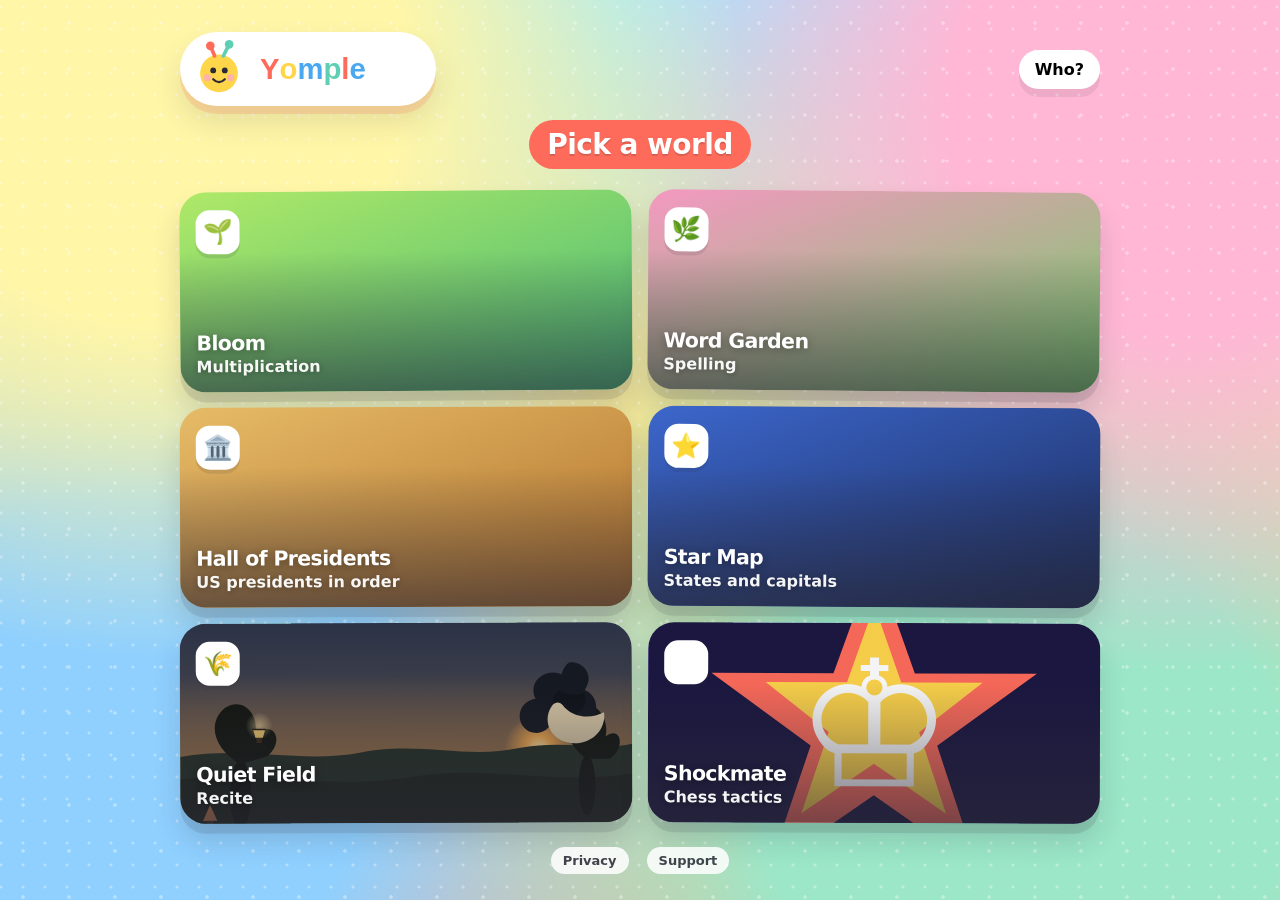
==== index.html @ f91d9632 "Shockmate link carries the household code Shockmate now keys its family on the Yomple household code" ====
<!DOCTYPE html>
<html lang="en">
<head>
  <meta charset="UTF-8" />
  <meta name="referrer" content="no-referrer" />
  <meta name="viewport" content="width=device-width, initial-scale=1, viewport-fit=cover" />
  <title>Yomple</title>
  <meta name="description" content="Play Bloom, Shockmate, Word Garden, Hall of Presidents, Star Map, and Quiet Field." />
  <link rel="icon" href="favicon.svg" />
  <style>
    :root{ --coral:#FF6B5A; --sun:#FFD54A; --sky:#4AA8F0; --mint:#5FCFB3; --ink:#2B2A38; --soft:#4A4860; }
    *{box-sizing:border-box}
    html,body{margin:0;padding:0;min-height:100%}
    body{
      font-family:"ui-rounded","Nunito","Avenir Next","Segoe UI",system-ui,sans-serif; color:var(--ink);
      background:
        radial-gradient(circle at 12% 8%, #fff6a8 0 18%, transparent 42%),
        radial-gradient(circle at 92% 12%, #ffb7d5 0 16%, transparent 40%),
        radial-gradient(circle at 80% 88%, #9be7c8 0 20%, transparent 46%),
        radial-gradient(circle at 10% 82%, #8fd0ff 0 18%, transparent 44%),
        linear-gradient(180deg,#9fe7ff 0%,#ffe28a 48%,#ffb38a 100%);
      background-attachment:fixed;
    }
    body::before{content:"";position:fixed;inset:0;pointer-events:none;opacity:.35;background-image:radial-gradient(#fff 1.5px, transparent 2px),radial-gradient(#fff 1px, transparent 2px);background-size:46px 46px, 22px 22px;background-position:0 0, 12px 18px;}
    a{color:inherit}
    .wrap{width:min(920px,92vw);margin:0 auto;min-height:100vh;display:flex;flex-direction:column;padding:26px 0 32px;position:relative;z-index:1}
    header{display:flex;align-items:center;justify-content:space-between;gap:10px;padding:6px 0 4px}
    .brand{display:flex;align-items:center;gap:12px;text-decoration:none;background:#fff;border-radius:999px;padding:8px 18px 8px 10px;box-shadow:0 8px 0 rgba(255,107,90,.18), 0 16px 30px rgba(43,42,56,.12)}
    .mark{width:58px;height:58px;display:block}
    .word{height:36px;display:block}
    #who-pill{border:0;background:#fff;border-radius:999px;padding:10px 16px;font:inherit;font-weight:800;box-shadow:0 8px 0 rgba(43,42,56,.08);cursor:pointer;white-space:nowrap}
    main{flex:1;display:flex;flex-direction:column;align-items:center;justify-content:center;gap:22px;padding:10px 0 18px}
    h1{font-size:clamp(22px,4vw,28px);font-weight:800;margin:0;letter-spacing:-.02em;color:#fff;text-shadow:0 2px 0 rgba(43,42,56,.18);background:#ff6b5a;border-radius:999px;padding:8px 18px;}
    .apps{display:grid;grid-template-columns:repeat(2,1fr);gap:16px;width:100%}
    .app{position:relative;overflow:hidden;display:flex;flex-direction:column;justify-content:flex-end;min-height:200px;border-radius:26px;padding:18px 16px 16px;text-decoration:none;color:#fff;box-shadow:0 10px 0 rgba(43,42,56,.12), 0 18px 28px rgba(43,42,56,.16);background-size:cover;background-position:center;transform:rotate(-0.4deg);transition:transform .15s ease;}
    .app:nth-child(2){transform:rotate(.5deg)}
    .app:nth-child(3){transform:rotate(-.2deg)}
    .app:nth-child(4){transform:rotate(.35deg)}
    .app:nth-child(5){transform:rotate(-.25deg)}
    .app:nth-child(6){transform:rotate(.2deg)}
    .app:hover{transform:translateY(-3px) rotate(0)}
    .app::after{content:"";position:absolute;inset:0;background:linear-gradient(180deg,rgba(43,42,56,.05) 30%,rgba(43,42,56,.62) 100%);}
    .app > *{position:relative;z-index:1}
    .app .ic{width:44px;height:44px;border-radius:14px;display:grid;place-items:center;background:#fff;font-size:24px;margin-bottom:auto;box-shadow:0 4px 0 rgba(43,42,56,.12)}
    .app h2{margin:0 0 2px;font-size:1.28rem;letter-spacing:-.03em;text-shadow:0 2px 8px rgba(0,0,0,.35)}
    .app p{margin:0;font-weight:700;opacity:.95;text-shadow:0 1px 6px rgba(0,0,0,.35)}
    .bloom{background-color:#7ed56a;background-image:url("https://lh3.googleusercontent.com/d/1qo2wkH2ZE36E1NZYc6wSMOkdTVv16Myj=s900"),linear-gradient(160deg,#b6f36a,#49c27a);}
    .garden{background-color:#f4a0d2;background-image:url("https://lh3.googleusercontent.com/d/11JZb4vQLGeHEzTjnRfoTXKEn4AbDcqMQ=s900"),linear-gradient(160deg,#ff9ec8,#7ad36a);}
    .hall{background-color:#e0a14a;background-image:url("https://lh3.googleusercontent.com/d/14joT01-sGwPLZPPtvN9voXmzqjvRpdx8=s900"),linear-gradient(160deg,#f0c36a,#b8742a);}
    .stars{background-color:#2a4a8c;background-image:url("https://lh3.googleusercontent.com/d/1f6i36HgwXbnujqamAwE78tdZLntx1jhC=s900"),linear-gradient(160deg,#3d6ad4,#1a2a5a);}
    .field{background-color:#3d4a3a;background-image:url("/field/lincoln-field.svg"),linear-gradient(160deg,#7fb39a,#1c2436);background-size:cover;background-position:center 62%;}
    .shock{background-color:#1a1640;background-image:url("/shockmate.svg"),linear-gradient(160deg,#5b3de0,#1a1640);background-size:cover;background-position:center;}
    footer{display:flex;justify-content:center;gap:18px;flex-wrap:wrap;font-size:13px;padding-top:6px}
    footer a{text-decoration:none;color:#2B2A38;background:#fff;border-radius:999px;padding:6px 12px;opacity:.85;font-weight:700}
    #who-sheet{position:fixed;inset:0;background:rgba(43,42,56,.35);display:none;align-items:flex-end;justify-content:center;z-index:20;padding:12px}
    #who-sheet.open{display:flex}
    .sheet{background:#fff;width:min(440px,100%);border-radius:28px 28px 22px 22px;padding:18px 16px 16px;box-shadow:0 -12px 40px rgba(43,42,56,.2);max-height:86vh;overflow:auto}
    .sheet h2{margin:0 0 8px;font-size:1.2rem}
    .sheet p.fine{margin:0 0 8px;font-size:.88rem;color:var(--soft);line-height:1.35}
    .sheet label{display:block;font-size:.8rem;font-weight:800;color:var(--soft);margin:10px 0 4px}
    .sheet input,.sheet textarea{width:100%;padding:10px 12px;border-radius:12px;border:2px solid rgba(43,42,56,.1);font:inherit}
    .sheet textarea{min-height:64px;resize:vertical}
    .faces{display:flex;flex-wrap:wrap;gap:8px;margin:8px 0}
    .face{border:0;background:#FFF8F1;border-radius:16px;padding:10px 12px;font:inherit;font-weight:700;cursor:pointer}
    .face.on{outline:2px solid var(--mint)}
    .face span{display:block;font-size:1.3rem}
    .row{display:flex;flex-wrap:wrap;gap:8px;margin-top:12px}
    .row button,.ghost{border:0;border-radius:999px;padding:10px 14px;font:inherit;font-weight:800;cursor:pointer}
    .row .go{background:var(--ink);color:#fff}
    .ghost{background:transparent;color:var(--soft)}
    .avs{display:flex;flex-wrap:wrap;gap:6px}
    .avs span{width:38px;height:38px;display:grid;place-items:center;border-radius:12px;background:#FFF8F1;cursor:pointer}
    .avs span.sel{outline:2px solid var(--mint)}
    #hub-code{font-size:1.3rem;font-weight:800;letter-spacing:.06em;margin:4px 0 8px}
    #hub-toast{position:fixed;left:50%;bottom:24px;transform:translateX(-50%);background:var(--ink);color:#fff;padding:10px 16px;border-radius:999px;opacity:0;z-index:30;pointer-events:none}
    #hub-toast.show{opacity:1}
    @media (max-width:700px){
      .apps{grid-template-columns:1fr}
      .app,.app:nth-child(2),.app:nth-child(3),.app:nth-child(4),.app:nth-child(5),.app:nth-child(6){transform:none;min-height:168px}
      header{flex-wrap:wrap;justify-content:center}
    }
  </style>
</head>
<body>
  <div class="wrap">
    <header>
      <a class="brand" href="/" aria-label="Yomple">
        <svg class="mark" viewBox="0 0 80 80" xmlns="http://www.w3.org/2000/svg" aria-hidden="true">
          <circle cx="40" cy="46" r="26" fill="#FFD54A"/>
          <circle cx="32" cy="42" r="4" fill="#2B2A38"/>
          <circle cx="48" cy="42" r="4" fill="#2B2A38"/>
          <path d="M32 54 q8 8 16 0" fill="none" stroke="#2B2A38" stroke-width="3" stroke-linecap="round"/>
          <circle cx="24" cy="52" r="5" fill="#FFB3A8"/>
          <circle cx="56" cy="52" r="5" fill="#FFB3A8"/>
          <line x1="34" y1="22" x2="28" y2="8" stroke="#FF6B5A" stroke-width="5" stroke-linecap="round"/>
          <circle cx="28" cy="8" r="6" fill="#FF6B5A"/>
          <line x1="46" y1="22" x2="54" y2="6" stroke="#5FCFB3" stroke-width="5" stroke-linecap="round"/>
          <circle cx="54" cy="6" r="6" fill="#5FCFB3"/>
        </svg>
        <svg class="word" viewBox="0 0 280 64" xmlns="http://www.w3.org/2000/svg" aria-hidden="true">
          <text x="0" y="50" font-size="52" font-family="ui-rounded, Nunito, sans-serif" font-weight="800">
            <tspan fill="#FF6B5A">Y</tspan><tspan fill="#FFD54A">o</tspan><tspan fill="#4AA8F0">m</tspan><tspan fill="#5FCFB3">p</tspan><tspan fill="#FF6B5A">l</tspan><tspan fill="#4AA8F0">e</tspan>
          </text>
        </svg>
      </a>
      <button type="button" id="who-pill" onclick="openWho()">Who?</button>
    </header>
    <main>
      <h1>Pick a world</h1>
      <div class="apps">
        <a class="app bloom" data-base="https://digcgqltrlmhgmzgmvwc.supabase.co/functions/v1/bloom/" href="https://digcgqltrlmhgmzgmvwc.supabase.co/functions/v1/bloom/"><span class="ic">🌱</span><h2>Bloom</h2><p>Multiplication</p></a>
        <a class="app garden" data-base="https://digcgqltrlmhgmzgmvwc.supabase.co/functions/v1/word-garden/" href="https://digcgqltrlmhgmzgmvwc.supabase.co/functions/v1/word-garden/"><span class="ic">🌿</span><h2>Word Garden</h2><p>Spelling</p></a>
        <a class="app hall" data-base="https://dirac1974.github.io/hall-of-presidents/" href="https://dirac1974.github.io/hall-of-presidents/"><span class="ic">🏛️</span><h2>Hall of Presidents</h2><p>US presidents in order</p></a>
        <a class="app stars" data-base="https://dirac1974.github.io/star-map/" href="https://dirac1974.github.io/star-map/"><span class="ic">⭐</span><h2>Star Map</h2><p>States and capitals</p></a>
        <a class="app field" data-base="/field/" href="/field/"><span class="ic">🌾</span><h2>Quiet Field</h2><p>Recite</p></a>
        <a class="app shock" data-base="https://dirac1974.github.io/shockmate/" href="https://dirac1974.github.io/shockmate/"><span class="ic">♟️</span><h2>Shockmate</h2><p>Chess tactics</p></a>
      </div>
    </main>
    <footer>
      <a href="privacy.html">Privacy</a>
      <a href="support.html">Support</a>
    </footer>
  </div>

  <div id="who-sheet" onclick="if(event.target===this) closeWho()">
    <div class="sheet">
      <div id="who-kids">
        <h2>Who is playing?</h2>
        <div id="who-grid" class="faces"></div>
        <label>Use a name I already have</label>
        <input id="hub-find" type="text" placeholder="Alex" maxlength="18">
        <div class="row">
          <button class="go" type="button" onclick="hubFind()">Find</button>
          <button type="button" onclick="showWhoTab('new')">Request a player</button>
          <button class="ghost" type="button" onclick="showWhoTab('parent')">Parent</button>
        </div>
      </div>
      <div id="who-new" style="display:none">
        <h2>Request a player</h2>
        <p class="fine">This does not start play yet. The administrator must approve the request first.</p>
        <label>Player name</label>
        <input id="hub-name" type="text" maxlength="18" placeholder="Alex">
        <label>Your email (so we can reply)</label>
        <input id="hub-contact" type="email" placeholder="you@example.com">
        <label>Optional PIN</label>
        <input id="hub-pin" type="password" inputmode="numeric" maxlength="6">
        <label>Avatar</label>
        <div id="hub-avs" class="avs"></div>
        <label>Note for the administrator</label>
        <textarea id="hub-note" maxlength="240" placeholder="Who is this for?"></textarea>
        <div class="row">
          <button class="go" type="button" onclick="hubRequest()">Ask the administrator</button>
          <button class="ghost" type="button" onclick="showWhoTab('kids')">Back</button>
        </div>
      </div>
      <div id="who-parent" style="display:none">
        <h2>Household</h2>
        <p id="hub-code">—</p>
        <label>Parent email</label>
        <input id="hub-email" type="email" placeholder="you@example.com">
        <div class="row">
          <button type="button" onclick="hubSaveEmail()">Save email</button>
          <button type="button" onclick="hubEmailCode()">Email this code</button>
        </div>
        <label>Restore a family code</label>
        <input id="hub-restore" type="text" placeholder="MAPLE-K7Q2" maxlength="16" style="text-transform:uppercase">
        <div class="row">
          <button class="go" type="button" onclick="hubRestore()">Restore</button>
          <button class="ghost" type="button" onclick="showWhoTab('kids')">Back</button>
        </div>
      </div>
      <div class="row"><button class="ghost" type="button" onclick="closeWho()">Done</button></div>
    </div>
  </div>
  <div id="hub-toast"></div>
  <script src="yomple-family.js?v=lock1"></script>
  <script src="hub.js?v=smfam1"></script>
</body>
</html>
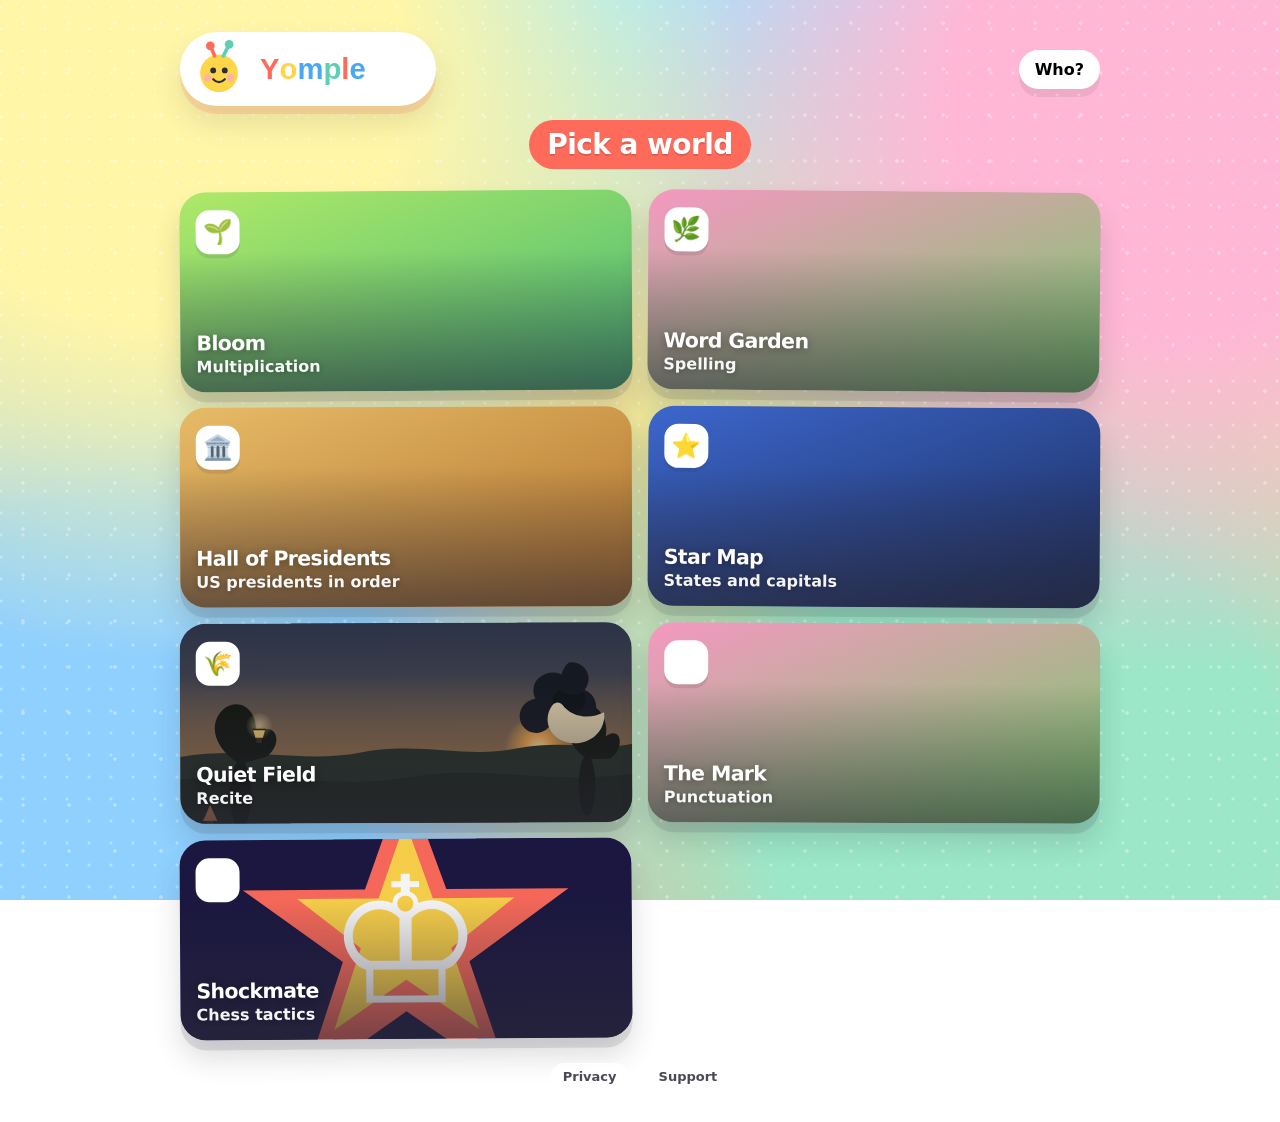
==== commit 259689bf: "Add The Mark card" ====
--- a/index.html
+++ b/index.html
@@ -113,6 +113,7 @@
         <a class="app hall" data-base="https://dirac1974.github.io/hall-of-presidents/" href="https://dirac1974.github.io/hall-of-presidents/"><span class="ic">🏛️</span><h2>Hall of Presidents</h2><p>US presidents in order</p></a>
         <a class="app stars" data-base="https://dirac1974.github.io/star-map/" href="https://dirac1974.github.io/star-map/"><span class="ic">⭐</span><h2>Star Map</h2><p>States and capitals</p></a>
         <a class="app field" data-base="/field/" href="/field/"><span class="ic">🌾</span><h2>Quiet Field</h2><p>Recite</p></a>
+        <a class="app garden" data-base="https://digcgqltrlmhgmzgmvwc.supabase.co/functions/v1/mark/" href="https://digcgqltrlmhgmzgmvwc.supabase.co/functions/v1/mark/"><span class="ic">✏️</span><h2>The Mark</h2><p>Punctuation</p></a>
         <a class="app shock" data-base="https://dirac1974.github.io/shockmate/" href="https://dirac1974.github.io/shockmate/"><span class="ic">♟️</span><h2>Shockmate</h2><p>Chess tactics</p></a>
       </div>
     </main>
@@ -173,7 +174,8 @@
     </div>
   </div>
   <div id="hub-toast"></div>
+  <script src="yomple-stay.js?v=stay1"></script>
   <script src="yomple-family.js?v=lock1"></script>
-  <script src="hub.js?v=smfam1"></script>
+  <script src="hub.js?v=stay1"></script>
 </body>
 </html>
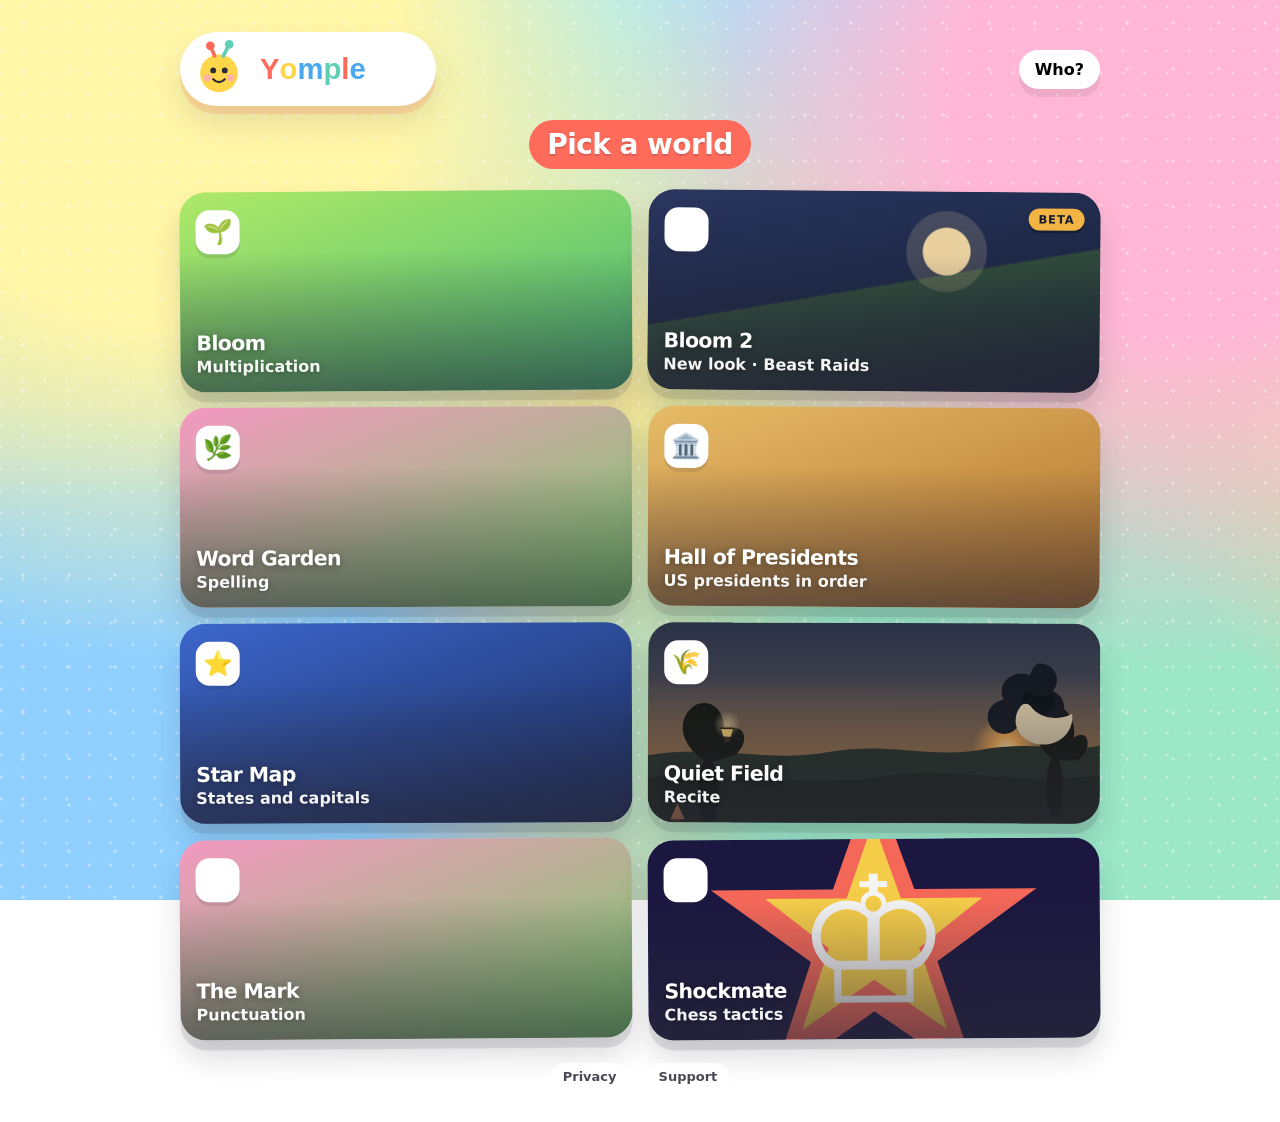
==== commit 80ee6282: "Add Bloom 2 beta card to the hub Links to the Bloom 2 beta (bloom-beta function), next to Bloom. The" ====
--- a/index.html
+++ b/index.html
@@ -5,7 +5,7 @@
   <meta name="referrer" content="no-referrer" />
   <meta name="viewport" content="width=device-width, initial-scale=1, viewport-fit=cover" />
   <title>Yomple</title>
-  <meta name="description" content="Play Bloom, Shockmate, Word Garden, Hall of Presidents, Star Map, and Quiet Field." />
+  <meta name="description" content="Play Bloom, Bloom 2 (beta), Shockmate, Word Garden, Hall of Presidents, Star Map, and Quiet Field." />
   <link rel="icon" href="favicon.svg" />
   <style>
     :root{ --coral:#FF6B5A; --sun:#FFD54A; --sky:#4AA8F0; --mint:#5FCFB3; --ink:#2B2A38; --soft:#4A4860; }
@@ -45,6 +45,8 @@
     .app h2{margin:0 0 2px;font-size:1.28rem;letter-spacing:-.03em;text-shadow:0 2px 8px rgba(0,0,0,.35)}
     .app p{margin:0;font-weight:700;opacity:.95;text-shadow:0 1px 6px rgba(0,0,0,.35)}
     .bloom{background-color:#7ed56a;background-image:url("https://lh3.googleusercontent.com/d/1qo2wkH2ZE36E1NZYc6wSMOkdTVv16Myj=s900"),linear-gradient(160deg,#b6f36a,#49c27a);}
+    .bloom2{background-color:#141C33;background-image:radial-gradient(circle at 66% 30%,#F3D9A4 0 7%,rgba(243,217,164,.18) 7.5% 12%,transparent 12.5%),linear-gradient(170deg,#2A3762 0%,#1C2747 48%,#2F4C3B 49%,#141C33 100%);}
+    .bloom2 .tag{position:absolute;top:16px;right:16px;z-index:2;background:#F2B544;color:#141C33;font-weight:900;font-size:.72rem;letter-spacing:.08em;border-radius:999px;padding:4px 10px;box-shadow:0 3px 0 rgba(0,0,0,.25)}
     .garden{background-color:#f4a0d2;background-image:url("https://lh3.googleusercontent.com/d/11JZb4vQLGeHEzTjnRfoTXKEn4AbDcqMQ=s900"),linear-gradient(160deg,#ff9ec8,#7ad36a);}
     .hall{background-color:#e0a14a;background-image:url("https://lh3.googleusercontent.com/d/14joT01-sGwPLZPPtvN9voXmzqjvRpdx8=s900"),linear-gradient(160deg,#f0c36a,#b8742a);}
     .stars{background-color:#2a4a8c;background-image:url("https://lh3.googleusercontent.com/d/1f6i36HgwXbnujqamAwE78tdZLntx1jhC=s900"),linear-gradient(160deg,#3d6ad4,#1a2a5a);}
@@ -109,11 +111,12 @@
       <h1>Pick a world</h1>
       <div class="apps">
         <a class="app bloom" data-base="https://digcgqltrlmhgmzgmvwc.supabase.co/functions/v1/bloom/" href="https://digcgqltrlmhgmzgmvwc.supabase.co/functions/v1/bloom/"><span class="ic">🌱</span><h2>Bloom</h2><p>Multiplication</p></a>
+        <a class="app bloom2" data-base="https://digcgqltrlmhgmzgmvwc.supabase.co/functions/v1/bloom-beta/" href="https://digcgqltrlmhgmzgmvwc.supabase.co/functions/v1/bloom-beta/"><span class="tag">BETA</span><span class="ic">⚔️</span><h2>Bloom 2</h2><p>New look · Beast Raids</p></a>
         <a class="app garden" data-base="https://digcgqltrlmhgmzgmvwc.supabase.co/functions/v1/word-garden/" href="https://digcgqltrlmhgmzgmvwc.supabase.co/functions/v1/word-garden/"><span class="ic">🌿</span><h2>Word Garden</h2><p>Spelling</p></a>
         <a class="app hall" data-base="https://dirac1974.github.io/hall-of-presidents/" href="https://dirac1974.github.io/hall-of-presidents/"><span class="ic">🏛️</span><h2>Hall of Presidents</h2><p>US presidents in order</p></a>
         <a class="app stars" data-base="https://dirac1974.github.io/star-map/" href="https://dirac1974.github.io/star-map/"><span class="ic">⭐</span><h2>Star Map</h2><p>States and capitals</p></a>
         <a class="app field" data-base="/field/" href="/field/"><span class="ic">🌾</span><h2>Quiet Field</h2><p>Recite</p></a>
-        <a class="app garden" data-base="https://digcgqltrlmhgmzgmvwc.supabase.co/functions/v1/mark/" href="https://digcgqltrlmhgmzgmvwc.supabase.co/functions/v1/mark/"><span class="ic">✏️</span><h2>The Mark</h2><p>Punctuation</p></a>
+        <a class="app garden" data-base="https://yomple.com/mark/" href="https://yomple.com/mark/"><span class="ic">✏️</span><h2>The Mark</h2><p>Punctuation</p></a>
         <a class="app shock" data-base="https://dirac1974.github.io/shockmate/" href="https://dirac1974.github.io/shockmate/"><span class="ic">♟️</span><h2>Shockmate</h2><p>Chess tactics</p></a>
       </div>
     </main>
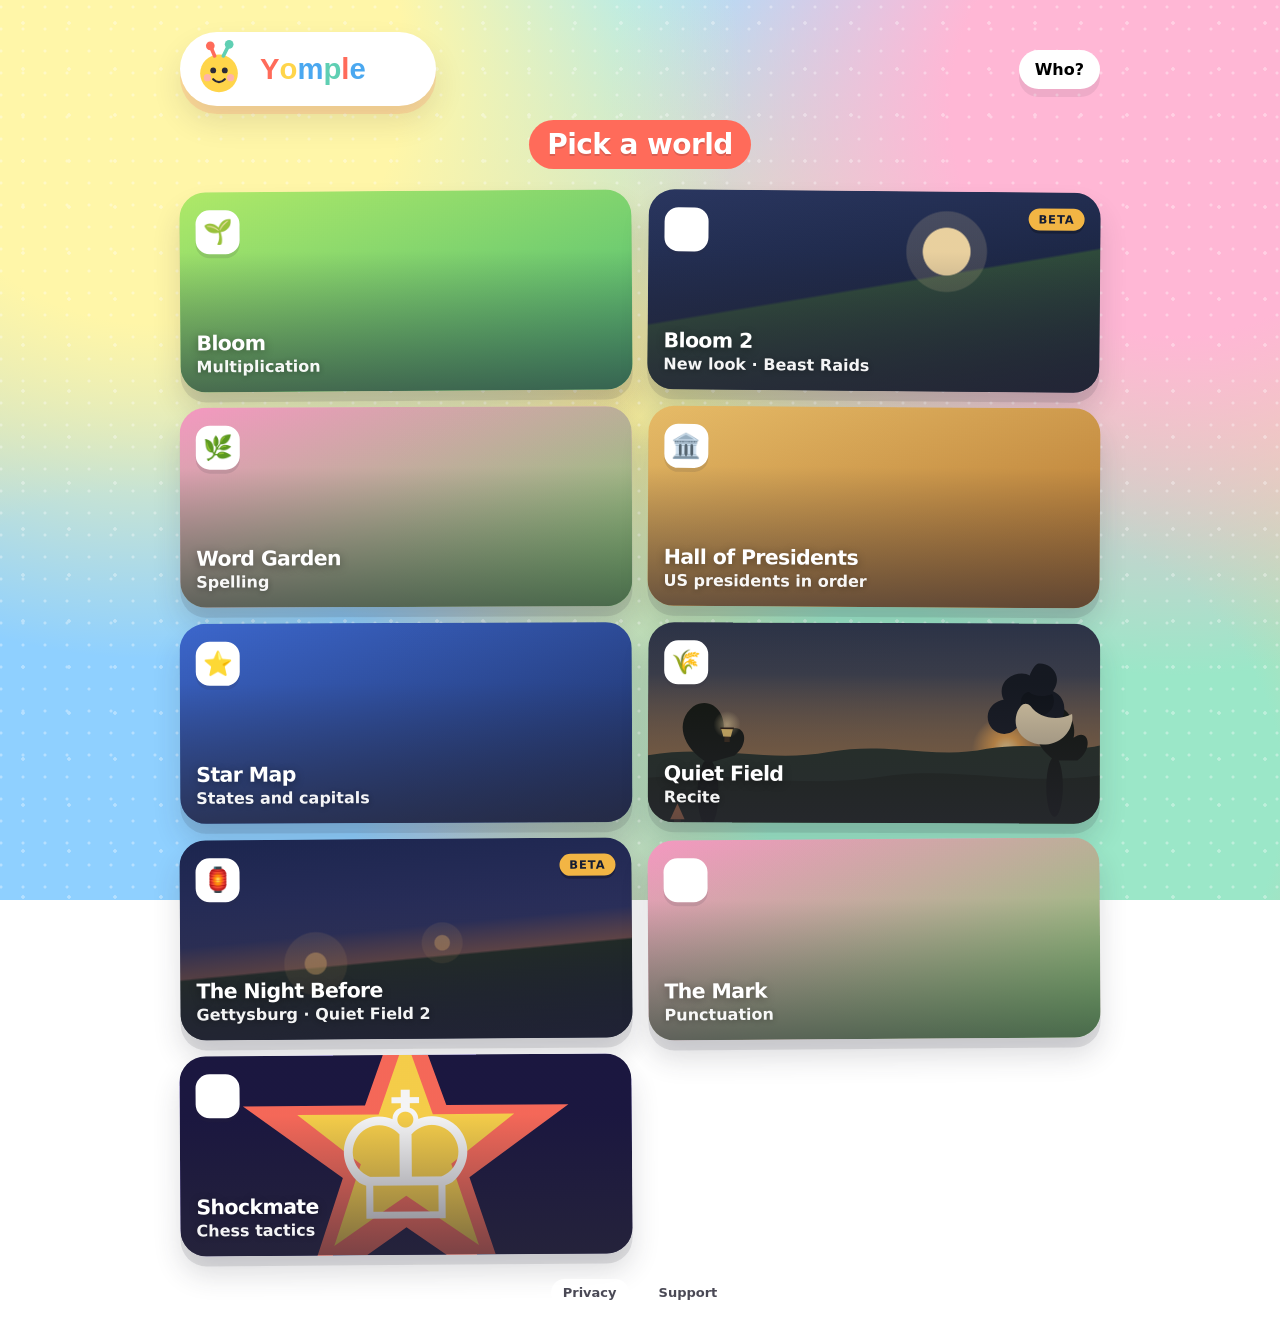
==== commit 4619b6ac: "Hub: add The Night Before (Quiet Field 2 beta) card Co-Authored-By: Claude <noreply@anthropic.com> C" ====
--- a/index.html
+++ b/index.html
@@ -47,6 +47,8 @@
     .bloom{background-color:#7ed56a;background-image:url("https://lh3.googleusercontent.com/d/1qo2wkH2ZE36E1NZYc6wSMOkdTVv16Myj=s900"),linear-gradient(160deg,#b6f36a,#49c27a);}
     .bloom2{background-color:#141C33;background-image:radial-gradient(circle at 66% 30%,#F3D9A4 0 7%,rgba(243,217,164,.18) 7.5% 12%,transparent 12.5%),linear-gradient(170deg,#2A3762 0%,#1C2747 48%,#2F4C3B 49%,#141C33 100%);}
     .bloom2 .tag{position:absolute;top:16px;right:16px;z-index:2;background:#F2B544;color:#141C33;font-weight:900;font-size:.72rem;letter-spacing:.08em;border-radius:999px;padding:4px 10px;box-shadow:0 3px 0 rgba(0,0,0,.25)}
+    .field2{background-color:#0E1530;background-image:radial-gradient(circle at 30% 62%,rgba(255,196,112,.55) 0 3%,rgba(255,196,112,.12) 3.5% 9%,transparent 9.5%),radial-gradient(circle at 58% 52%,rgba(255,196,112,.45) 0 2.5%,rgba(255,196,112,.1) 3% 7%,transparent 7.5%),linear-gradient(175deg,#1B2550 0%,#2A2F5C 45%,#6B4A4A 58%,#1E2A22 59%,#0E1530 100%);}
+    .field2 .tag{position:absolute;top:16px;right:16px;z-index:2;background:#F2B544;color:#141C33;font-weight:900;font-size:.72rem;letter-spacing:.08em;border-radius:999px;padding:4px 10px;box-shadow:0 3px 0 rgba(0,0,0,.25)}
     .garden{background-color:#f4a0d2;background-image:url("https://lh3.googleusercontent.com/d/11JZb4vQLGeHEzTjnRfoTXKEn4AbDcqMQ=s900"),linear-gradient(160deg,#ff9ec8,#7ad36a);}
     .hall{background-color:#e0a14a;background-image:url("https://lh3.googleusercontent.com/d/14joT01-sGwPLZPPtvN9voXmzqjvRpdx8=s900"),linear-gradient(160deg,#f0c36a,#b8742a);}
     .stars{background-color:#2a4a8c;background-image:url("https://lh3.googleusercontent.com/d/1f6i36HgwXbnujqamAwE78tdZLntx1jhC=s900"),linear-gradient(160deg,#3d6ad4,#1a2a5a);}
@@ -116,6 +118,7 @@
         <a class="app hall" data-base="https://dirac1974.github.io/hall-of-presidents/" href="https://dirac1974.github.io/hall-of-presidents/"><span class="ic">🏛️</span><h2>Hall of Presidents</h2><p>US presidents in order</p></a>
         <a class="app stars" data-base="https://dirac1974.github.io/star-map/" href="https://dirac1974.github.io/star-map/"><span class="ic">⭐</span><h2>Star Map</h2><p>States and capitals</p></a>
         <a class="app field" data-base="/field/" href="/field/"><span class="ic">🌾</span><h2>Quiet Field</h2><p>Recite</p></a>
+        <a class="app field2" data-base="/field-next/" href="/field-next/"><span class="tag">BETA</span><span class="ic">🏮</span><h2>The Night Before</h2><p>Gettysburg · Quiet Field 2</p></a>
         <a class="app garden" data-base="https://yomple.com/mark/" href="https://yomple.com/mark/"><span class="ic">✏️</span><h2>The Mark</h2><p>Punctuation</p></a>
         <a class="app shock" data-base="https://dirac1974.github.io/shockmate/" href="https://dirac1974.github.io/shockmate/"><span class="ic">♟️</span><h2>Shockmate</h2><p>Chess tactics</p></a>
       </div>
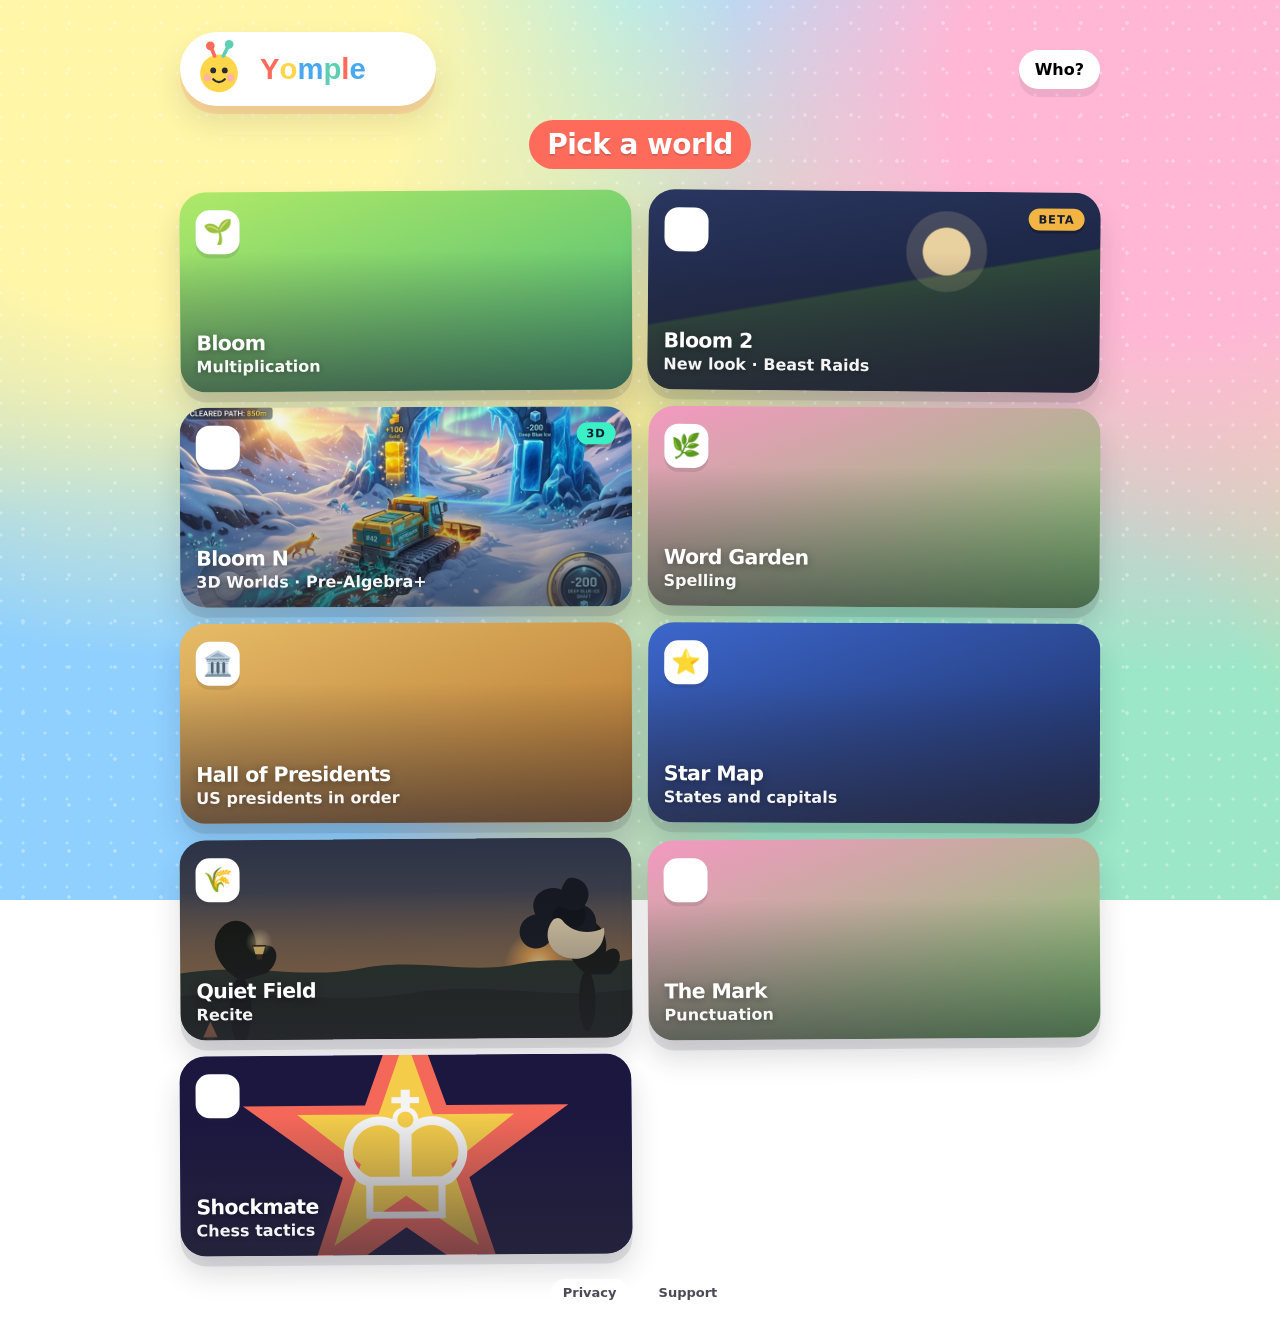
==== commit 31df2cb4: "Add Bloom N portal hub and 3D Frostwake: Flux Terra-Rigs (World 0-7)" ====
--- a/index.html
+++ b/index.html
@@ -5,7 +5,7 @@
   <meta name="referrer" content="no-referrer" />
   <meta name="viewport" content="width=device-width, initial-scale=1, viewport-fit=cover" />
   <title>Yomple</title>
-  <meta name="description" content="Play Bloom, Bloom 2 (beta), Shockmate, Word Garden, Hall of Presidents, Star Map, and Quiet Field." />
+  <meta name="description" content="Play Bloom, Bloom 2 (beta), Bloom N, Shockmate, Word Garden, Hall of Presidents, Star Map, and Quiet Field." />
   <link rel="icon" href="favicon.svg" />
   <style>
     :root{ --coral:#FF6B5A; --sun:#FFD54A; --sky:#4AA8F0; --mint:#5FCFB3; --ink:#2B2A38; --soft:#4A4860; }
@@ -46,9 +46,9 @@
     .app p{margin:0;font-weight:700;opacity:.95;text-shadow:0 1px 6px rgba(0,0,0,.35)}
     .bloom{background-color:#7ed56a;background-image:url("https://lh3.googleusercontent.com/d/1qo2wkH2ZE36E1NZYc6wSMOkdTVv16Myj=s900"),linear-gradient(160deg,#b6f36a,#49c27a);}
     .bloom2{background-color:#141C33;background-image:radial-gradient(circle at 66% 30%,#F3D9A4 0 7%,rgba(243,217,164,.18) 7.5% 12%,transparent 12.5%),linear-gradient(170deg,#2A3762 0%,#1C2747 48%,#2F4C3B 49%,#141C33 100%);}
-    .bloom2 .tag{position:absolute;top:16px;right:16px;z-index:2;background:#F2B544;color:#141C33;font-weight:900;font-size:.72rem;letter-spacing:.08em;border-radius:999px;padding:4px 10px;box-shadow:0 3px 0 rgba(0,0,0,.25)}
-    .field2{background-color:#0E1530;background-image:radial-gradient(circle at 30% 62%,rgba(255,196,112,.55) 0 3%,rgba(255,196,112,.12) 3.5% 9%,transparent 9.5%),radial-gradient(circle at 58% 52%,rgba(255,196,112,.45) 0 2.5%,rgba(255,196,112,.1) 3% 7%,transparent 7.5%),linear-gradient(175deg,#1B2550 0%,#2A2F5C 45%,#6B4A4A 58%,#1E2A22 59%,#0E1530 100%);}
-    .field2 .tag{position:absolute;top:16px;right:16px;z-index:2;background:#F2B544;color:#141C33;font-weight:900;font-size:.72rem;letter-spacing:.08em;border-radius:999px;padding:4px 10px;box-shadow:0 3px 0 rgba(0,0,0,.25)}
+    .bloom2 .tag,.bloomn .tag{position:absolute;top:16px;right:16px;z-index:2;background:#F2B544;color:#141C33;font-weight:900;font-size:.72rem;letter-spacing:.08em;border-radius:999px;padding:4px 10px;box-shadow:0 3px 0 rgba(0,0,0,.25)}
+    .bloomn{background-color:#0d233a;background-image:url("/bloom-n/assets/realm1-frostwake.jpg"),linear-gradient(160deg,#26c6b5 0%,#123656 55%,#0b1e33 100%);}
+    .bloomn .tag{background:#3bf0c5;color:#0b1e33}
     .garden{background-color:#f4a0d2;background-image:url("https://lh3.googleusercontent.com/d/11JZb4vQLGeHEzTjnRfoTXKEn4AbDcqMQ=s900"),linear-gradient(160deg,#ff9ec8,#7ad36a);}
     .hall{background-color:#e0a14a;background-image:url("https://lh3.googleusercontent.com/d/14joT01-sGwPLZPPtvN9voXmzqjvRpdx8=s900"),linear-gradient(160deg,#f0c36a,#b8742a);}
     .stars{background-color:#2a4a8c;background-image:url("https://lh3.googleusercontent.com/d/1f6i36HgwXbnujqamAwE78tdZLntx1jhC=s900"),linear-gradient(160deg,#3d6ad4,#1a2a5a);}
@@ -80,7 +80,7 @@
     #hub-toast.show{opacity:1}
     @media (max-width:700px){
       .apps{grid-template-columns:1fr}
-      .app,.app:nth-child(2),.app:nth-child(3),.app:nth-child(4),.app:nth-child(5),.app:nth-child(6){transform:none;min-height:168px}
+      .app,.app:nth-child(n){transform:none;min-height:168px}
       header{flex-wrap:wrap;justify-content:center}
     }
   </style>
@@ -114,11 +114,11 @@
       <div class="apps">
         <a class="app bloom" data-base="https://digcgqltrlmhgmzgmvwc.supabase.co/functions/v1/bloom/" href="https://digcgqltrlmhgmzgmvwc.supabase.co/functions/v1/bloom/"><span class="ic">🌱</span><h2>Bloom</h2><p>Multiplication</p></a>
         <a class="app bloom2" data-base="https://digcgqltrlmhgmzgmvwc.supabase.co/functions/v1/bloom-beta/" href="https://digcgqltrlmhgmzgmvwc.supabase.co/functions/v1/bloom-beta/"><span class="tag">BETA</span><span class="ic">⚔️</span><h2>Bloom 2</h2><p>New look · Beast Raids</p></a>
+        <a class="app bloomn" data-base="/bloom-n/" href="/bloom-n/"><span class="tag">3D</span><span class="ic">❄️</span><h2>Bloom N</h2><p>3D Worlds · Pre-Algebra+</p></a>
         <a class="app garden" data-base="https://digcgqltrlmhgmzgmvwc.supabase.co/functions/v1/word-garden/" href="https://digcgqltrlmhgmzgmvwc.supabase.co/functions/v1/word-garden/"><span class="ic">🌿</span><h2>Word Garden</h2><p>Spelling</p></a>
         <a class="app hall" data-base="https://dirac1974.github.io/hall-of-presidents/" href="https://dirac1974.github.io/hall-of-presidents/"><span class="ic">🏛️</span><h2>Hall of Presidents</h2><p>US presidents in order</p></a>
         <a class="app stars" data-base="https://dirac1974.github.io/star-map/" href="https://dirac1974.github.io/star-map/"><span class="ic">⭐</span><h2>Star Map</h2><p>States and capitals</p></a>
         <a class="app field" data-base="/field/" href="/field/"><span class="ic">🌾</span><h2>Quiet Field</h2><p>Recite</p></a>
-        <a class="app field2" data-base="/field-next/" href="/field-next/"><span class="tag">BETA</span><span class="ic">🏮</span><h2>The Night Before</h2><p>Gettysburg · Quiet Field 2</p></a>
         <a class="app garden" data-base="https://yomple.com/mark/" href="https://yomple.com/mark/"><span class="ic">✏️</span><h2>The Mark</h2><p>Punctuation</p></a>
         <a class="app shock" data-base="https://dirac1974.github.io/shockmate/" href="https://dirac1974.github.io/shockmate/"><span class="ic">♟️</span><h2>Shockmate</h2><p>Chess tactics</p></a>
       </div>
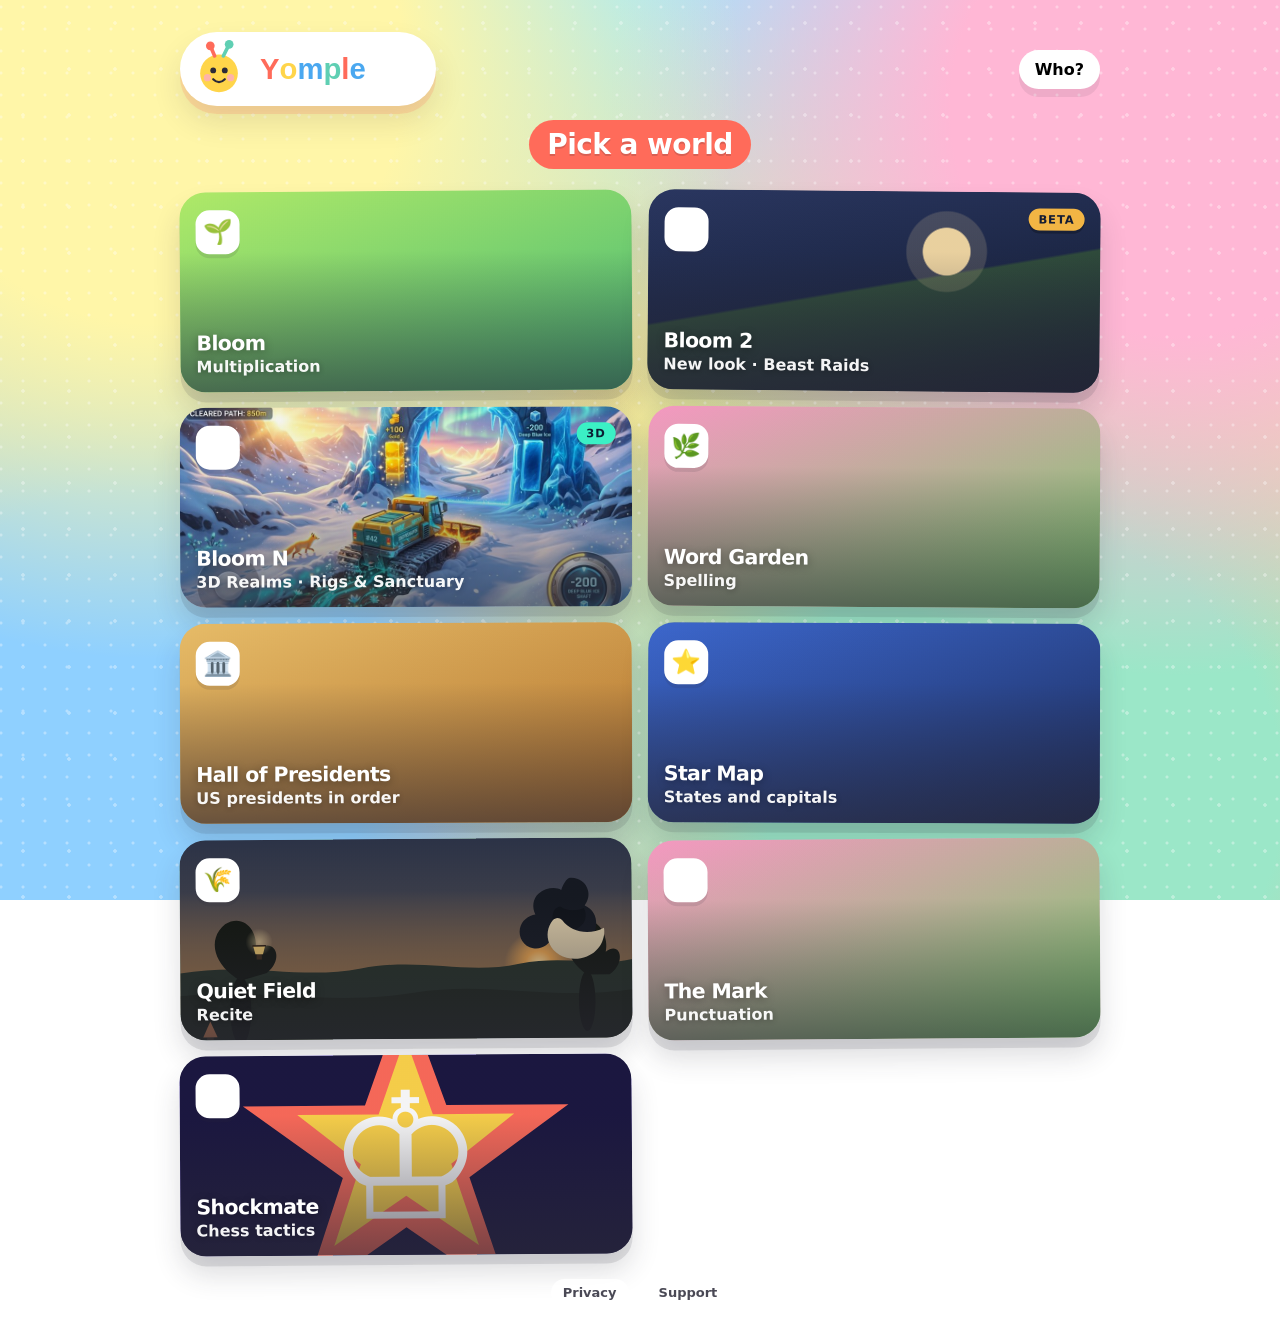
==== commit 9c80286f: "Bloom N v2: Oddroot Wilds 3D, active opposition, visual Trick Projector & 2P WebSocket co-op" ====
--- a/index.html
+++ b/index.html
@@ -114,7 +114,7 @@
       <div class="apps">
         <a class="app bloom" data-base="https://digcgqltrlmhgmzgmvwc.supabase.co/functions/v1/bloom/" href="https://digcgqltrlmhgmzgmvwc.supabase.co/functions/v1/bloom/"><span class="ic">🌱</span><h2>Bloom</h2><p>Multiplication</p></a>
         <a class="app bloom2" data-base="https://digcgqltrlmhgmzgmvwc.supabase.co/functions/v1/bloom-beta/" href="https://digcgqltrlmhgmzgmvwc.supabase.co/functions/v1/bloom-beta/"><span class="tag">BETA</span><span class="ic">⚔️</span><h2>Bloom 2</h2><p>New look · Beast Raids</p></a>
-        <a class="app bloomn" data-base="/bloom-n/" href="/bloom-n/"><span class="tag">3D</span><span class="ic">❄️</span><h2>Bloom N</h2><p>3D Worlds · Pre-Algebra+</p></a>
+        <a class="app bloomn" data-base="/bloom-n/" href="/bloom-n/"><span class="tag">3D</span><span class="ic">❄️</span><h2>Bloom N</h2><p>3D Realms · Rigs &amp; Sanctuary</p></a>
         <a class="app garden" data-base="https://digcgqltrlmhgmzgmvwc.supabase.co/functions/v1/word-garden/" href="https://digcgqltrlmhgmzgmvwc.supabase.co/functions/v1/word-garden/"><span class="ic">🌿</span><h2>Word Garden</h2><p>Spelling</p></a>
         <a class="app hall" data-base="https://dirac1974.github.io/hall-of-presidents/" href="https://dirac1974.github.io/hall-of-presidents/"><span class="ic">🏛️</span><h2>Hall of Presidents</h2><p>US presidents in order</p></a>
         <a class="app stars" data-base="https://dirac1974.github.io/star-map/" href="https://dirac1974.github.io/star-map/"><span class="ic">⭐</span><h2>Star Map</h2><p>States and capitals</p></a>
